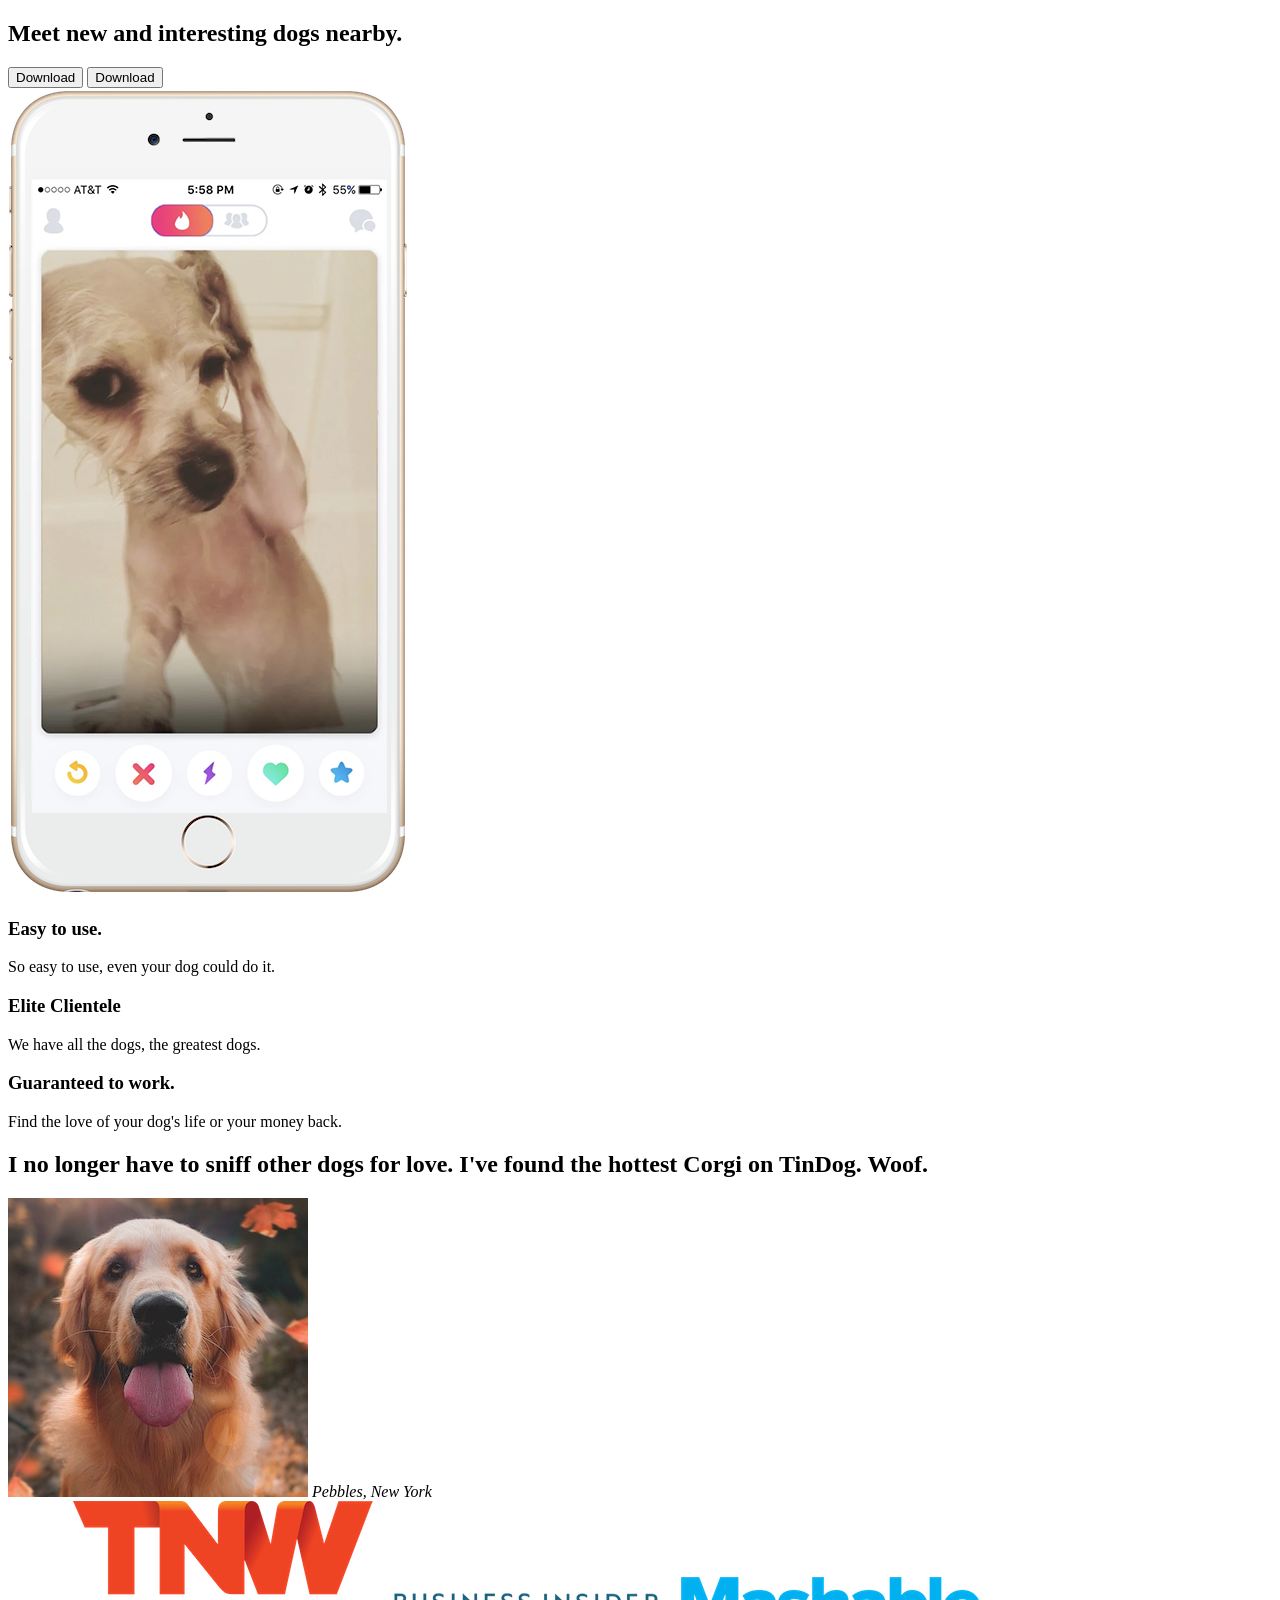
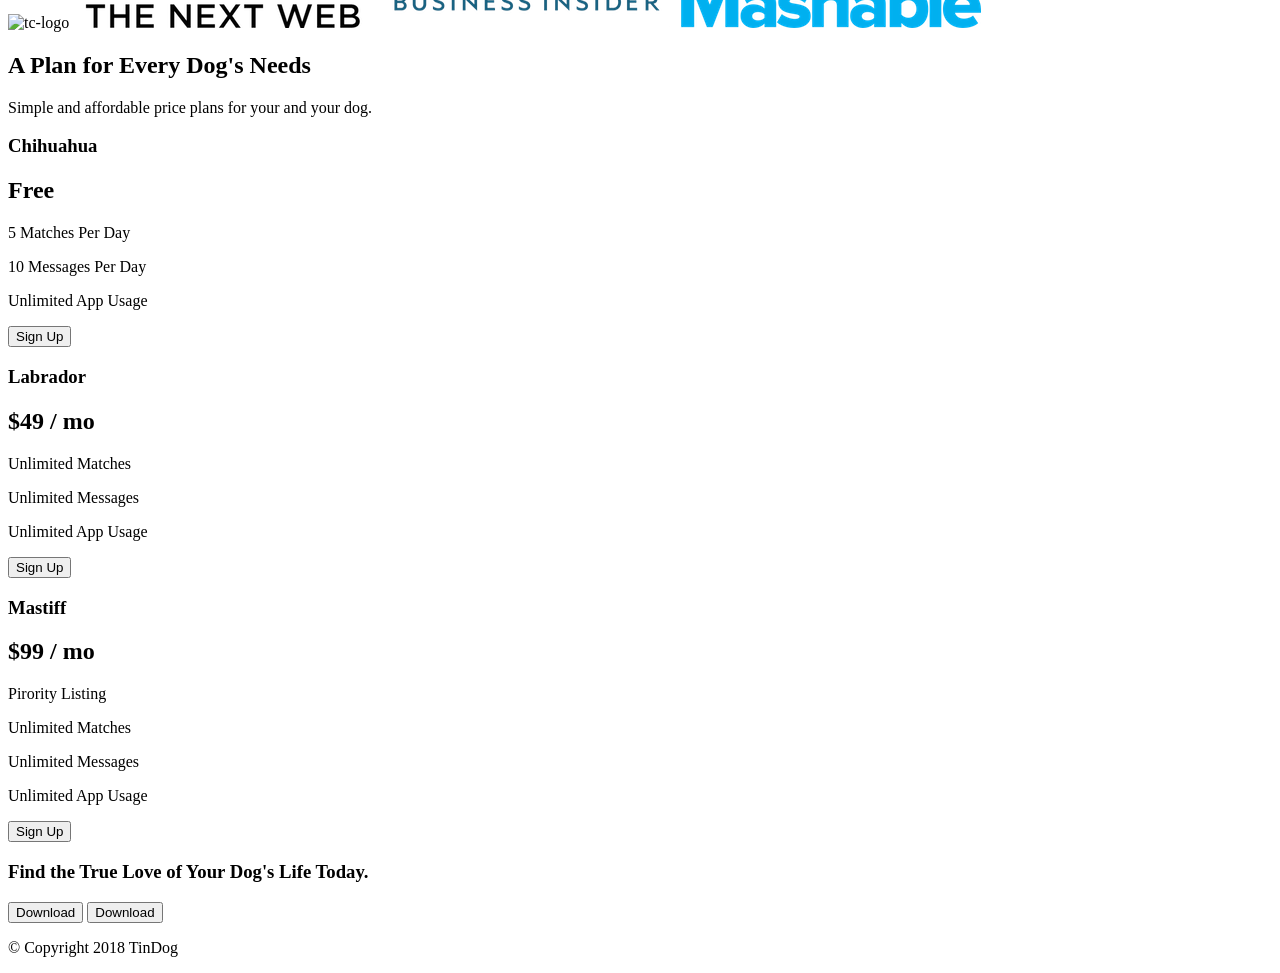
==== index.html @ 06e02bdc "tindog complete" ====
<!DOCTYPE html>
<html>

<head>
  <meta charset="utf-8">
  <title>TinDog</title>
  <link rel="stylesheet" href="css/styles.css">
</head>

<body>

  <section id="title">

    <!-- Nav Bar -->




    <!-- Title -->

    <div>
      <h1>Meet new and interesting dogs nearby.</h1>
      <button type="button">Download</button>
      <button type="button">Download</button>
    </div>
    <div>
      <img src="images/iphone6.png" alt="iphone-mockup">
    </div>

  </section>


  <!-- Features -->

  <section id="features">

    <h3>Easy to use.</h3>
    <p>So easy to use, even your dog could do it.</p>

    <h3>Elite Clientele</h3>
    <p>We have all the dogs, the greatest dogs.</p>

    <h3>Guaranteed to work.</h3>
    <p>Find the love of your dog's life or your money back.</p>

  </section>


  <!-- Testimonials -->

  <section id="testimonials">

    <h2>I no longer have to sniff other dogs for love. I've found the hottest Corgi on TinDog. Woof.</h2>
    <img src="images/dog-img.jpg" alt="dog-profile">
    <em>Pebbles, New York</em>

    <!-- <h2 class="testimonial-text">My dog used to be so lonely, but with TinDog's help, they've found the love of their life. I think.</h2>
    <img class="testimonial-image" src="images/lady-img.jpg" alt="lady-profile">
    <em>Beverly, Illinois</em> -->

  </section>


  <!-- Press -->

  <section id="press">
    <img src="images/techcrunch.png" alt="tc-logo">
    <img src="images/tnw.png" alt="tnw-logo">
    <img src="images/bizinsider.png" alt="biz-insider-logo">
    <img src="images/mashable.png" alt="mashable-logo">

  </section>


  <!-- Pricing -->

  <section id="pricing">

    <h2>A Plan for Every Dog's Needs</h2>
    <p>Simple and affordable price plans for your and your dog.</p>


    <h3>Chihuahua</h3>
    <h2>Free</h2>
    <p>5 Matches Per Day</p>
    <p>10 Messages Per Day</p>
    <p>Unlimited App Usage</p>
    <button type="button">Sign Up</button>


    <h3>Labrador</h3>
    <h2>$49 / mo</h2>
    <p>Unlimited Matches</p>
    <p>Unlimited Messages</p>
    <p>Unlimited App Usage</p>
    <button type="button">Sign Up</button>


    <h3>Mastiff</h3>
    <h2>$99 / mo</h2>
    <p>Pirority Listing</p>
    <p>Unlimited Matches</p>
    <p>Unlimited Messages</p>
    <p>Unlimited App Usage</p>
    <button type="button">Sign Up</button>

  </section>


  <!-- Call to Action -->

  <section id="cta">

    <h3>Find the True Love of Your Dog's Life Today.</h3>
    <button type="button">Download</button>
    <button type="button">Download</button>

  </section>


  <!-- Footer -->

  <footer id="footer">

    <p>© Copyright 2018 TinDog</p>

  </footer>


</body>

</html>
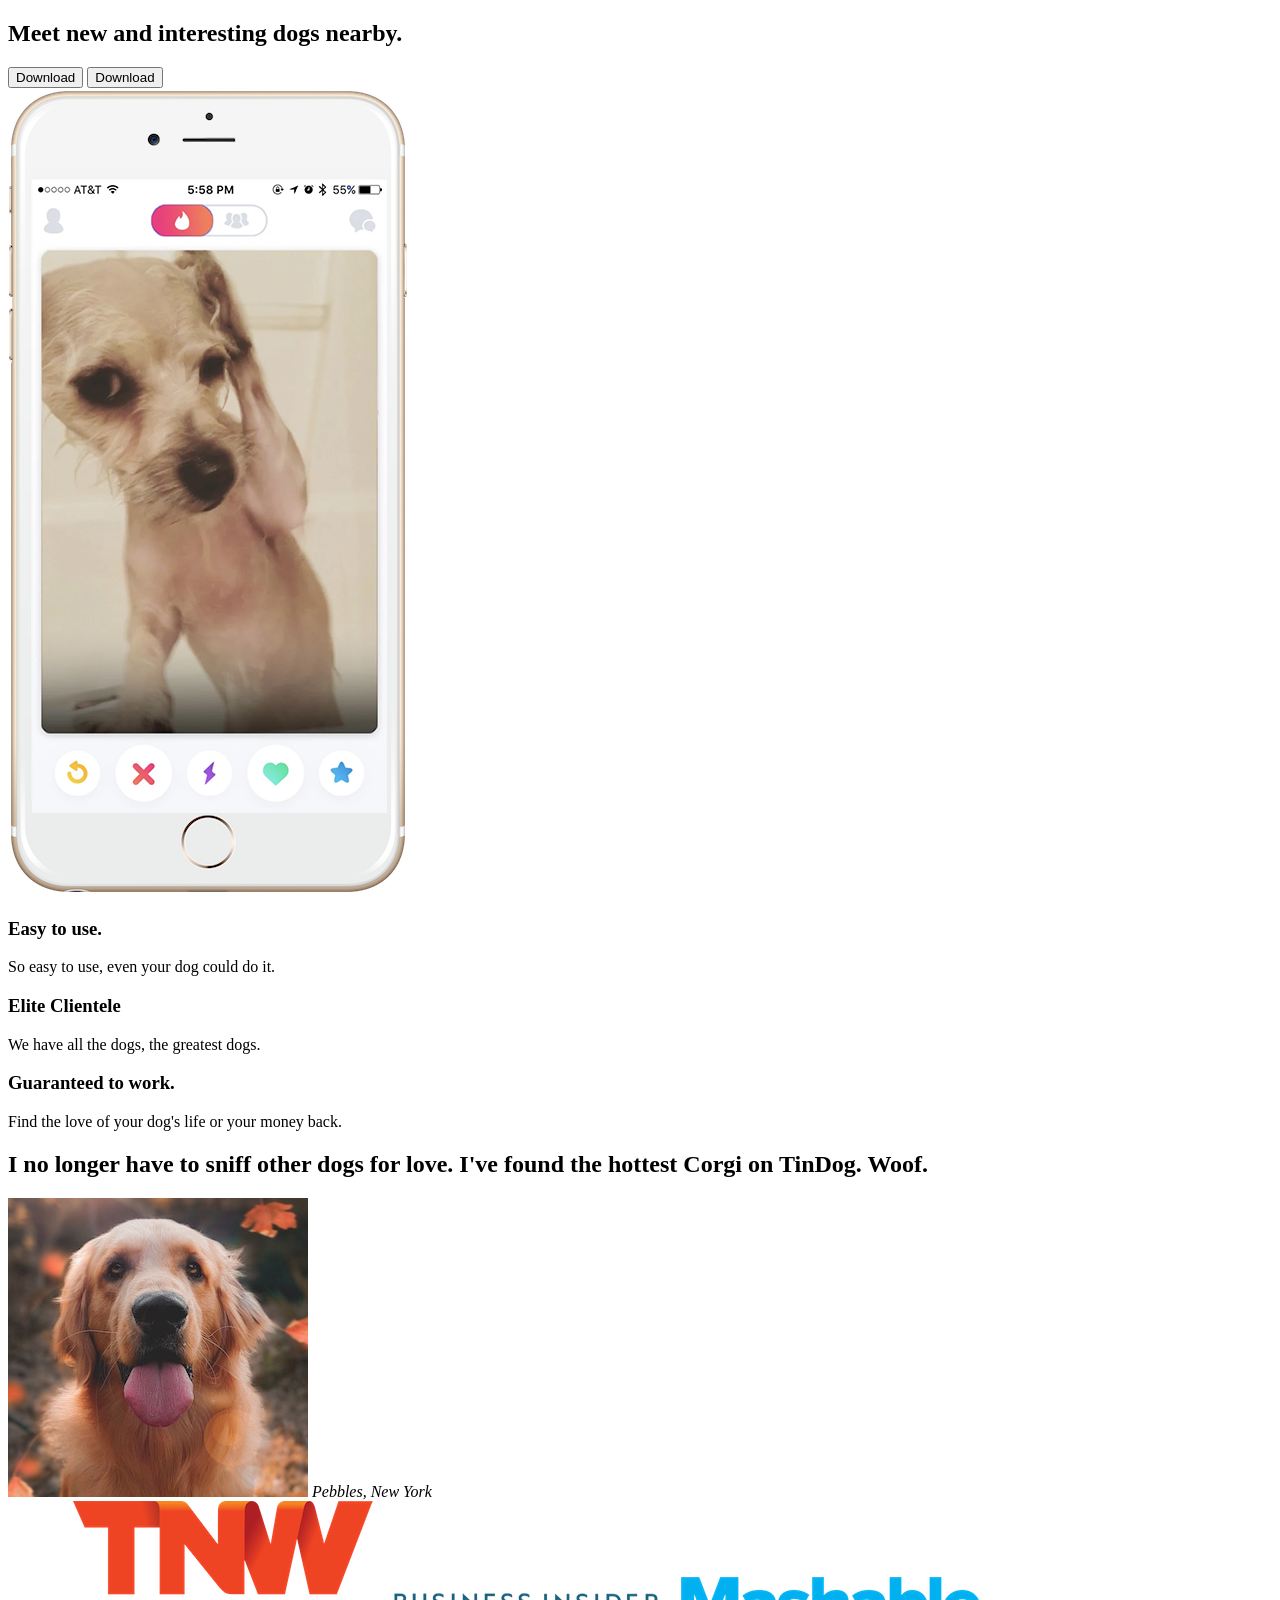
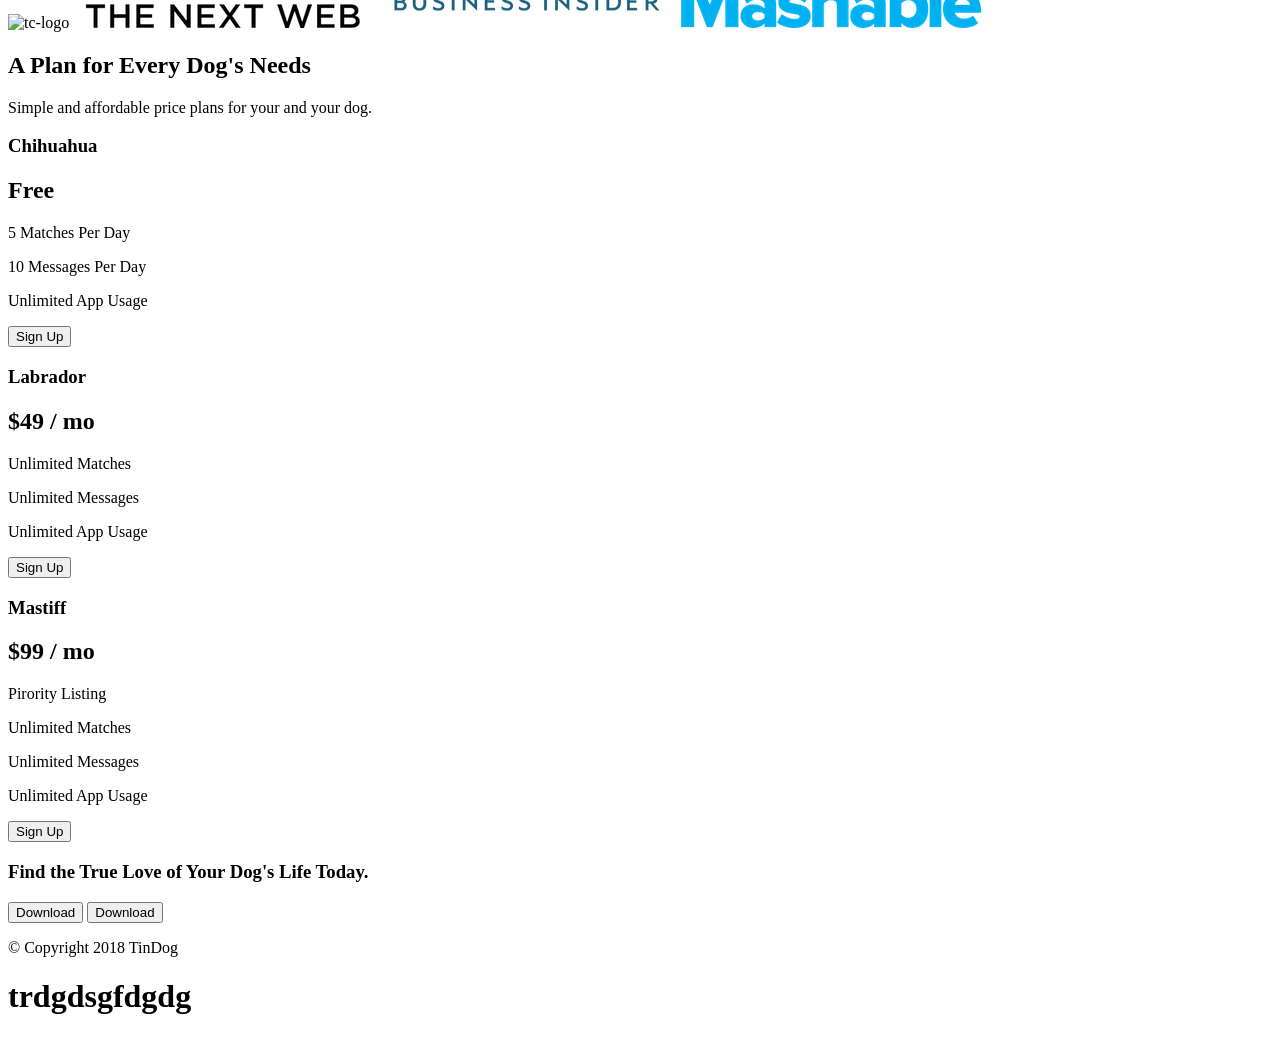
==== commit 8fac4369: "added test" ====
--- a/index.html
+++ b/index.html
@@ -127,6 +127,8 @@
   </footer>
 
 
+
+  <h1>trdgdsgfdgdg</h1>
 </body>
 
 </html>
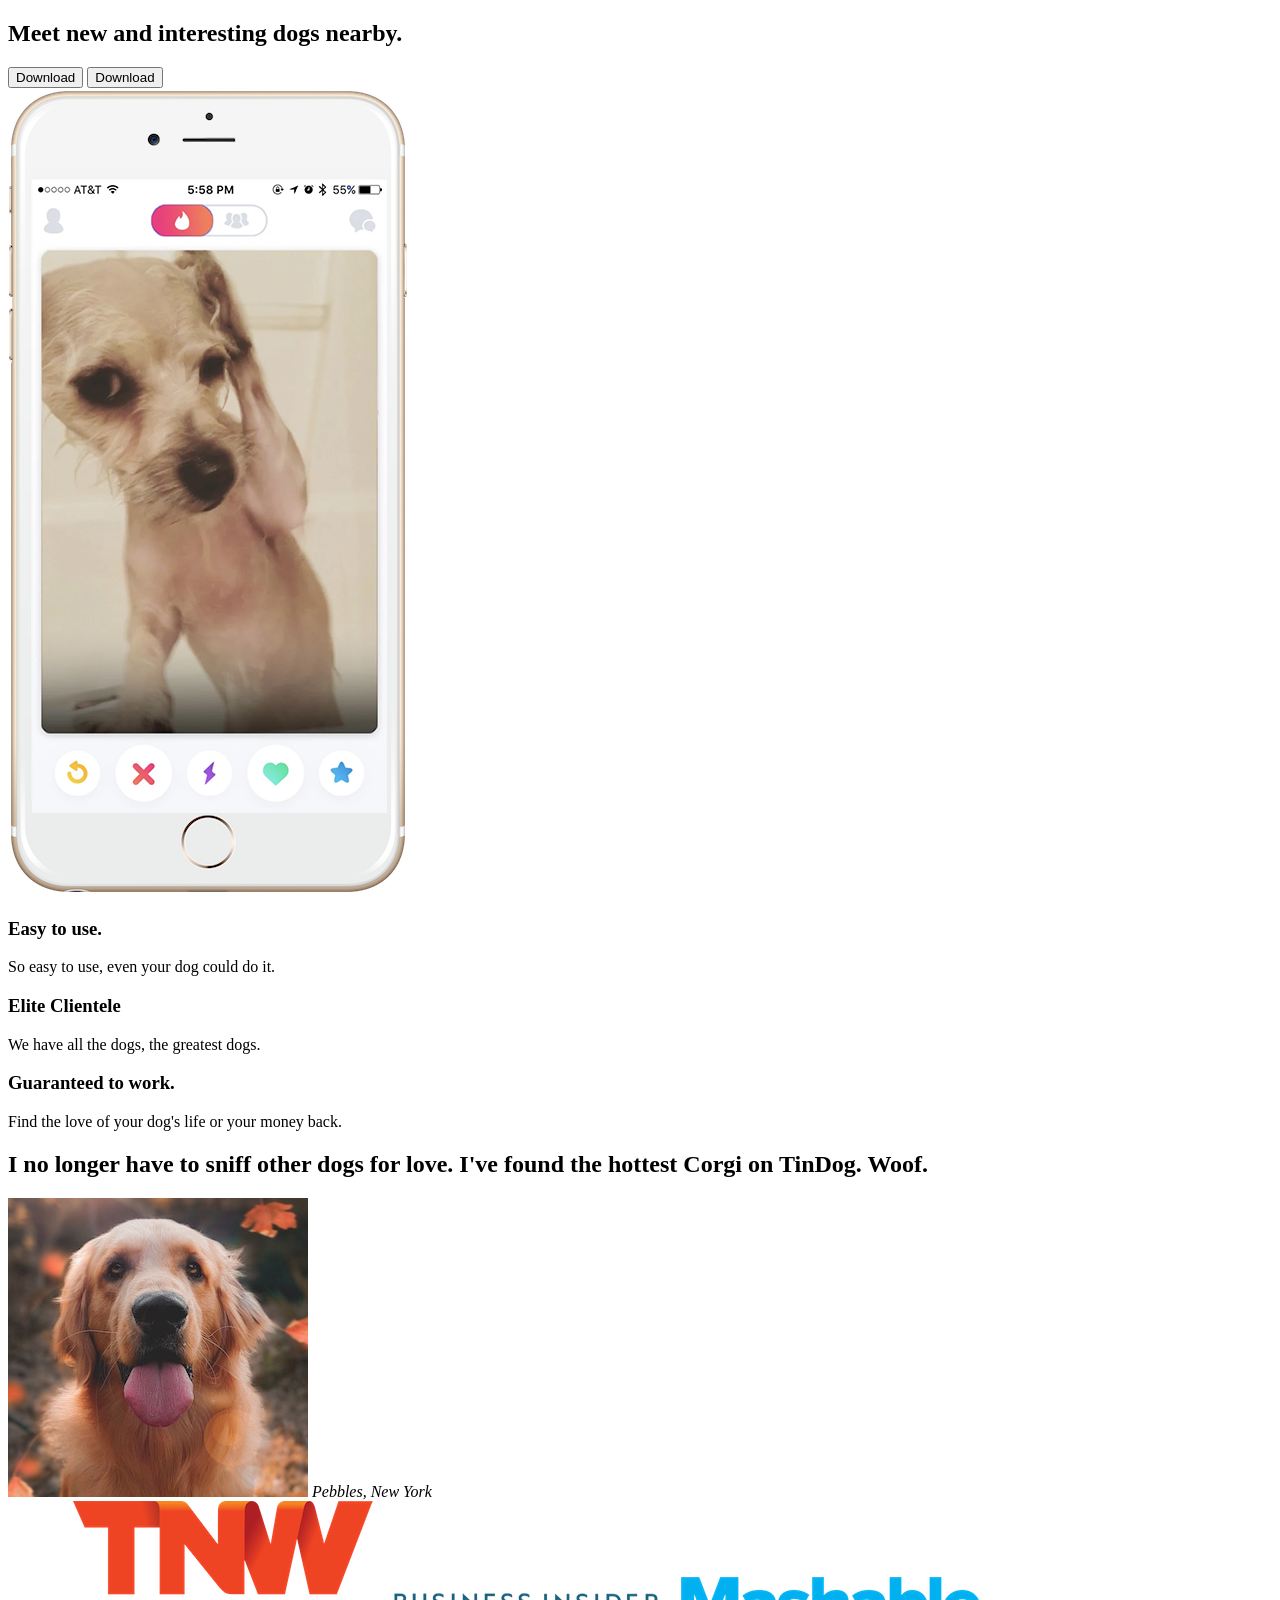
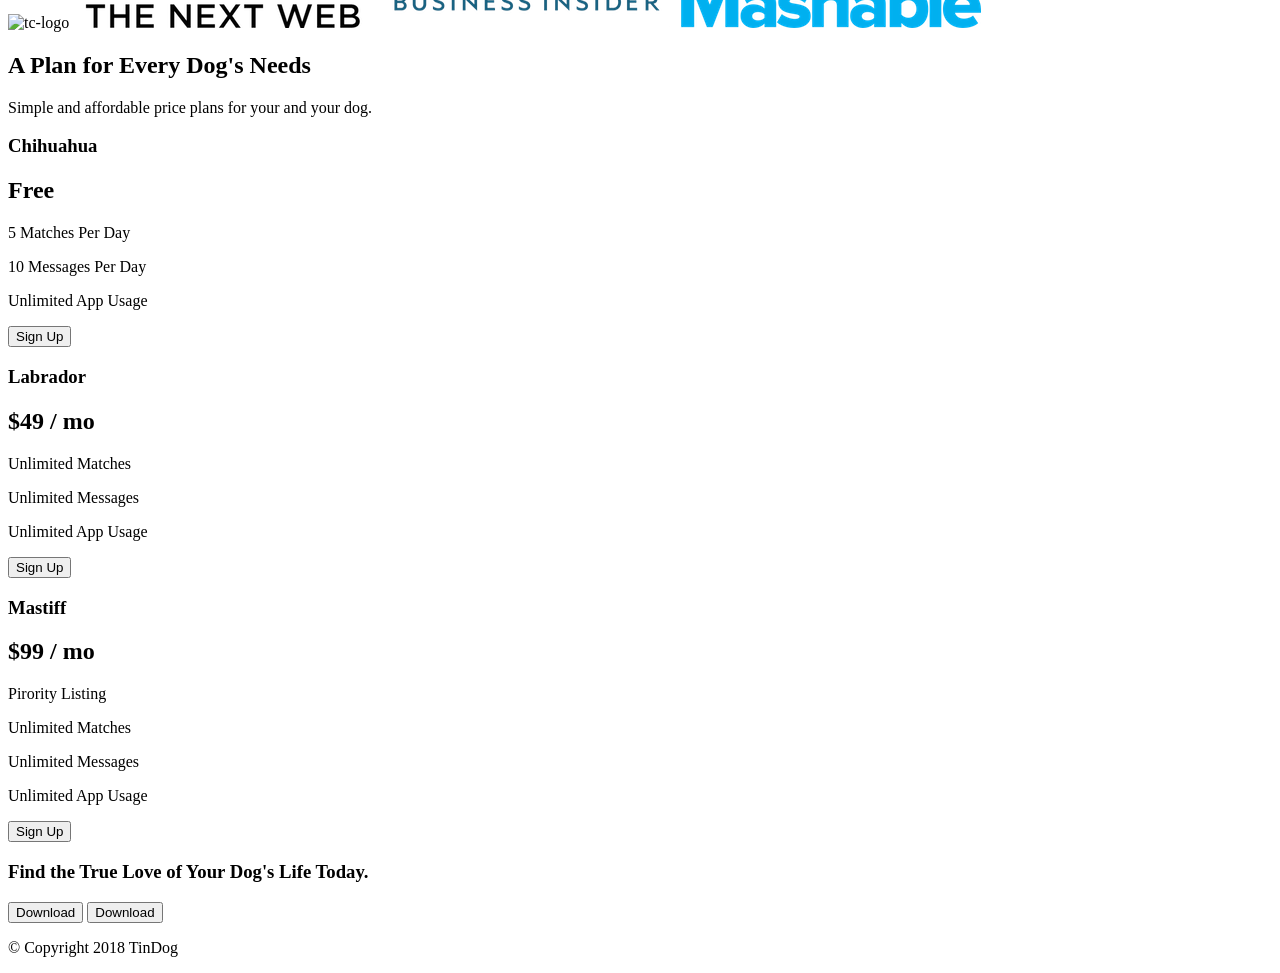
==== commit 94d5b1e2: "Update index.html" ====
--- a/index.html
+++ b/index.html
@@ -128,7 +128,6 @@
 
 
 
-  <h1>trdgdsgfdgdg</h1>
 </body>
 
 </html>
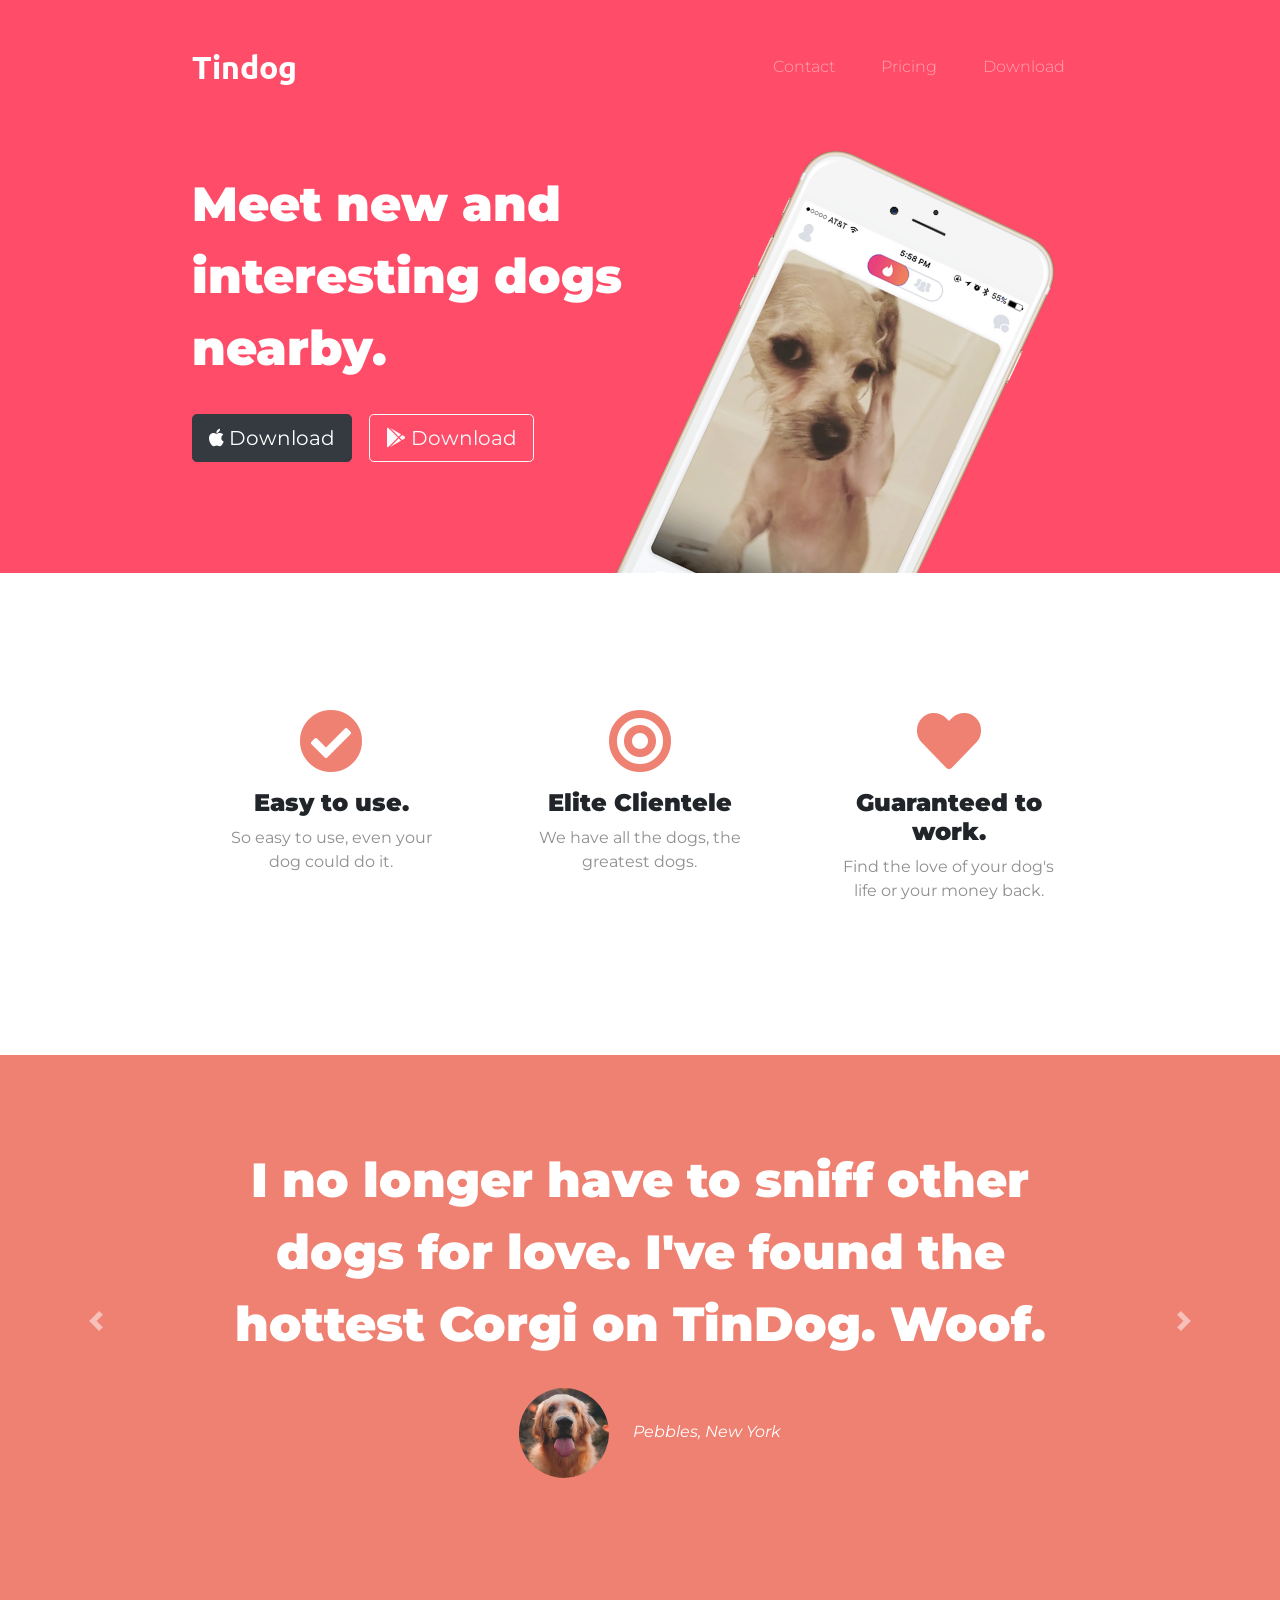
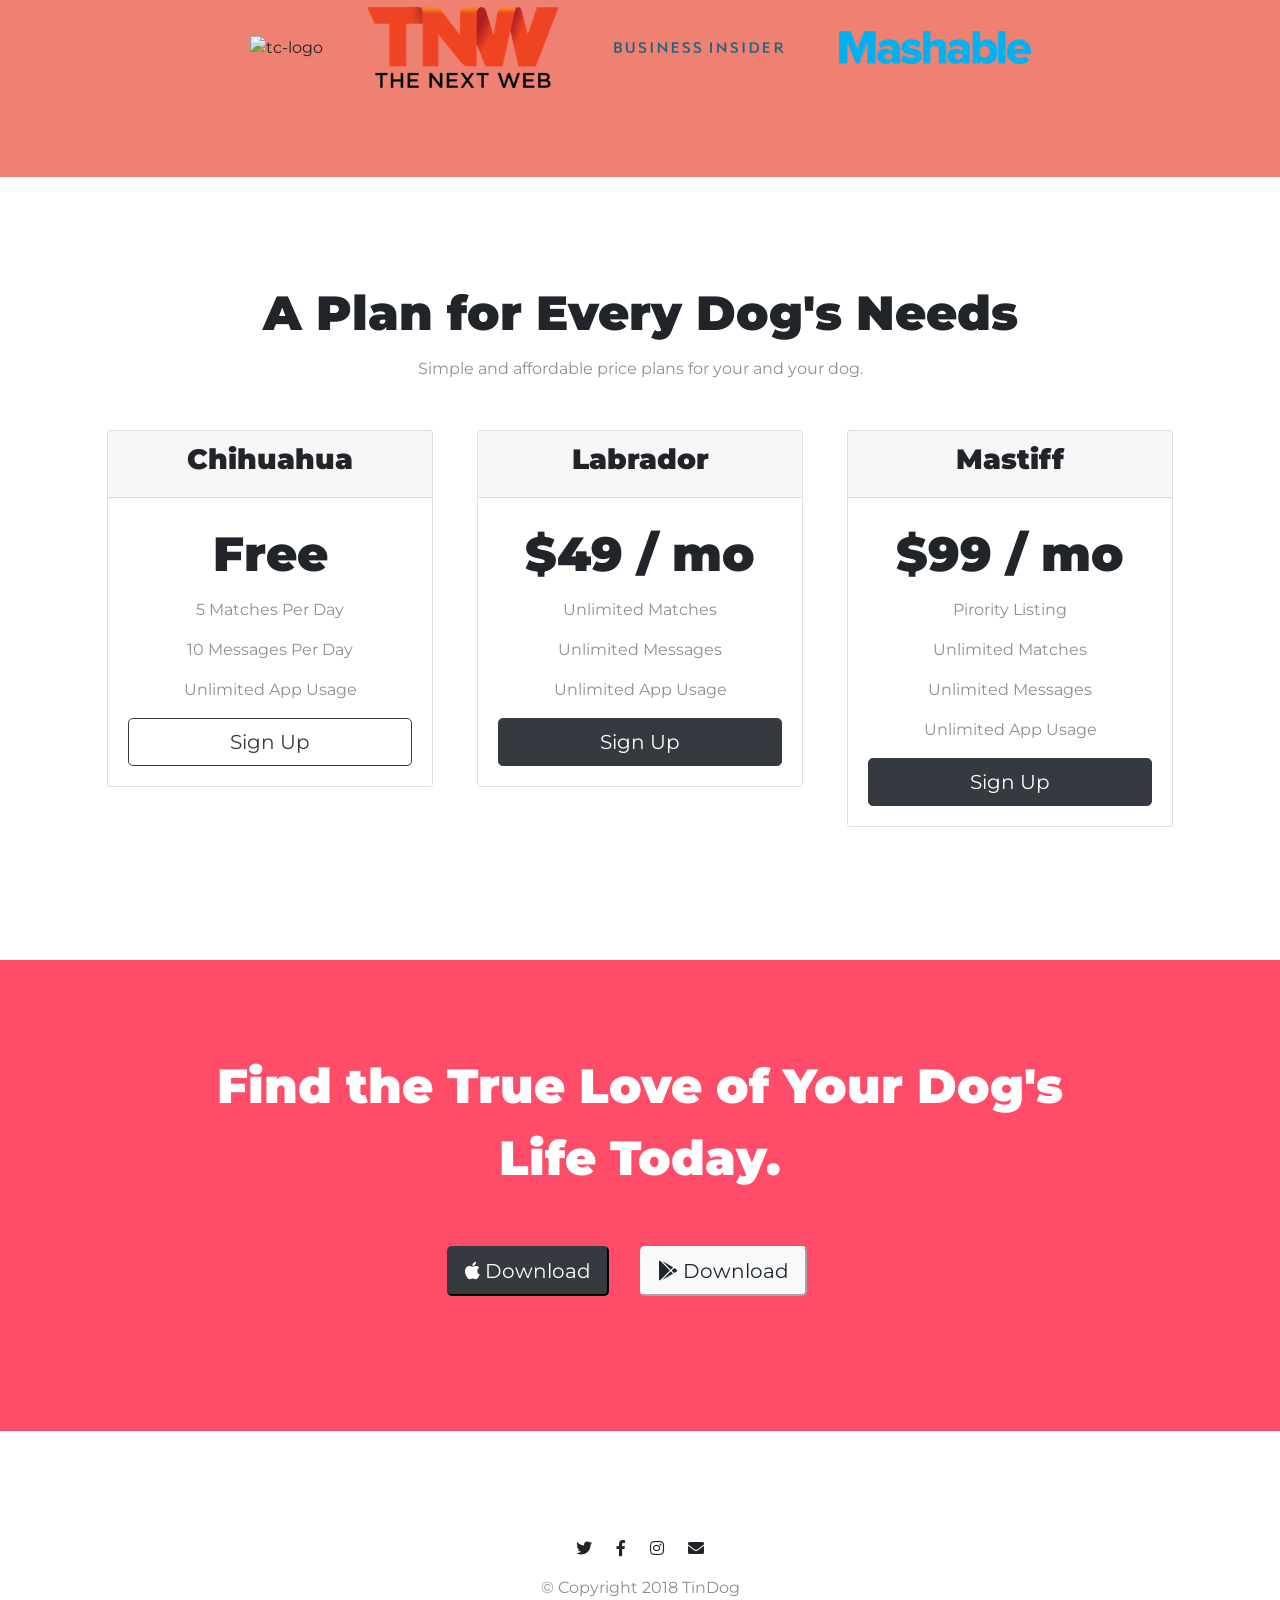
==== commit a93a4b20: "final" ====
--- a/index.html
+++ b/index.html
@@ -4,130 +4,203 @@
 <head>
   <meta charset="utf-8">
   <title>TinDog</title>
+  <!-- Fonts-->
+  <link rel="preconnect" href="https://fonts.gstatic.com">
+  <link href="https://fonts.googleapis.com/css2?family=Montserrat:wght@400;900&family=Ubuntu&display=swap" rel="stylesheet">
+  
+  <!--Bootstrap/css-->
+  <link rel="stylesheet" href="https://maxcdn.bootstrapcdn.com/bootstrap/4.0.0/css/bootstrap.min.css" integrity="sha384-Gn5384xqQ1aoWXA+058RXPxPg6fy4IWvTNh0E263XmFcJlSAwiGgFAW/dAiS6JXm" crossorigin="anonymous">
   <link rel="stylesheet" href="css/styles.css">
+    <!--Font awesome-->
+  <link rel="stylesheet" href="https://pro.fontawesome.com/releases/v5.10.0/css/all.css" integrity="sha384-AYmEC3Yw5cVb3ZcuHtOA93w35dYTsvhLPVnYs9eStHfGJvOvKxVfELGroGkvsg+p" crossorigin="anonymous"/>
+  <!--Bootstrap scripts-->
+  <script src="https://code.jquery.com/jquery-3.2.1.slim.min.js" integrity="sha384-KJ3o2DKtIkvYIK3UENzmM7KCkRr/rE9/Qpg6aAZGJwFDMVNA/GpGFF93hXpG5KkN" crossorigin="anonymous"></script>
+  <script src="https://cdnjs.cloudflare.com/ajax/libs/popper.js/1.12.9/umd/popper.min.js" integrity="sha384-ApNbgh9B+Y1QKtv3Rn7W3mgPxhU9K/ScQsAP7hUibX39j7fakFPskvXusvfa0b4Q" crossorigin="anonymous"></script>
+  <script src="https://maxcdn.bootstrapcdn.com/bootstrap/4.0.0/js/bootstrap.min.js" integrity="sha384-JZR6Spejh4U02d8jOt6vLEHfe/JQGiRRSQQxSfFWpi1MquVdAyjUar5+76PVCmYl" crossorigin="anonymous"></script>
+  
 </head>
 
 <body>
-
-  <section id="title">
-
-    <!-- Nav Bar -->
-
-
-
-
-    <!-- Title -->
-
-    <div>
-      <h1>Meet new and interesting dogs nearby.</h1>
-      <button type="button">Download</button>
-      <button type="button">Download</button>
-    </div>
-    <div>
-      <img src="images/iphone6.png" alt="iphone-mockup">
-    </div>
-
-  </section>
-
-
+  <section class="colored-section" id="title">
+    <div class="container-fluid">
+    <nav class="navbar navbar-expand-lg navbar-dark">
+      <a class="navbar-brand" href="">Tindog</a>
+       <button class="navbar-toggler" type="button" data-toggle="collapse" data-target="#navbarSupportedContent" aria-controls="navbarSupportedContent" aria-expanded="false" aria-label="Toggle navigation">
+      <span class="navbar-toggler-icon"></span>
+    </button>
+    <div class="collapse navbar-collapse" id="navbarSupportedContent">
+      <ul class="navbar-nav ml-auto">
+          <li class="nav-item">
+              <a class="nav-link" href="#footer">Contact</a>
+          </li>
+          <li class="nav-item">
+              <a class="nav-link" href="#pricing">Pricing</a>
+          </li>
+          <li class="nav-item">
+              <a class="nav-link" href="#cta">Download</a>
+          </li>
+      </ul>
+   </div>
+  </nav>
+    <div class="row text-title">
+      <div class="col-lg-6">
+        <h1 class="big-heading">Meet new and interesting dogs nearby.</h1>
+        <button type="button" class="btn btn-dark btn-lg download-button"><i class="fab fa-apple"></i> Download </button>
+        <button type="button" class="btn btn-outline-light btn-lg download-button"><i class="fab fa-google-play"></i> Download </button>
+      </div>
+      <div class="col-lg-6">
+        <img class="title-image" src="images/iphone6.png" alt="iphone-mockup">
+      </div>
+    </div>
+  </div>
+
+  </section>
   <!-- Features -->
 
-  <section id="features">
-
-    <h3>Easy to use.</h3>
-    <p>So easy to use, even your dog could do it.</p>
-
-    <h3>Elite Clientele</h3>
-    <p>We have all the dogs, the greatest dogs.</p>
-
-    <h3>Guaranteed to work.</h3>
-    <p>Find the love of your dog's life or your money back.</p>
-
+  <section class="white-section" id="features">
+<div class="container-fluid">
+  <div class="row">
+    <div class="feature-box col-lg-4">
+        <i class="icon fas fa-check-circle fa-4x"></i>
+        <h3 class="feature-title">Easy to use.</h3>
+        <p>So easy to use, even your dog could do it.</p>
+    </div>
+
+    <div class="feature-box col-lg-4">
+        <i class="icon fas fa-bullseye fa-4x"></i>
+        <h3 class="feature-title">Elite Clientele</h3>
+        <p>We have all the dogs, the greatest dogs.</p>
+    </div>
+
+    <div class="feature-box col-lg-4">
+        <i class="icon fas fa-heart fa-4x"></i>
+        <h3 class="feature-title">Guaranteed to work.</h3>
+        <p>Find the love of your dog's life or your money back.</p>
+    </div>
+  </div>
+</div>
   </section>
 
 
   <!-- Testimonials -->
 
-  <section id="testimonials">
-
-    <h2>I no longer have to sniff other dogs for love. I've found the hottest Corgi on TinDog. Woof.</h2>
-    <img src="images/dog-img.jpg" alt="dog-profile">
-    <em>Pebbles, New York</em>
-
-    <!-- <h2 class="testimonial-text">My dog used to be so lonely, but with TinDog's help, they've found the love of their life. I think.</h2>
-    <img class="testimonial-image" src="images/lady-img.jpg" alt="lady-profile">
-    <em>Beverly, Illinois</em> -->
+  <section class="colored-section" id="testimonials">
+    <div id="carouselExampleControls" class="carousel slide" data-ride="false">
+      <div class="carousel-inner"> 
+        <div class="carousel-item active container-fluid">
+          <h2 class="testimonial-text">I no longer have to sniff other dogs for love. I've found the hottest Corgi on TinDog. Woof.</h2>
+          <img class="testimonial-img" src="images/dog-img.jpg" alt="dog-profile">
+          <em>Pebbles, New York</em>      
+        </div>
+        <div class="carousel-item container-fluid">
+          <h2 class="testimonial-text">My dog used to be so lonely, but with TinDog's help, they've found the love of their life. I think.</h2>
+          <img class="testimonial-img" src="images/lady-img.jpg" alt="lady-profile">
+          <em>Beverly, Illinois</em>
+        </div>
+      </div>
+      <a class="carousel-control-prev" href="#carouselExampleControls" role="button" data-slide="prev">
+        <span class="carousel-control-prev-icon" aria-hidden="true"></span>
+      </a>
+      
+      <a class="carousel-control-next" href="#carouselExampleControls" role="button" data-slide="next">
+        <span class="carousel-control-next-icon" aria-hidden="true"></span>
+      </a>
+      
+    </div>
+    
 
   </section>
 
 
   <!-- Press -->
 
-  <section id="press">
-    <img src="images/techcrunch.png" alt="tc-logo">
-    <img src="images/tnw.png" alt="tnw-logo">
-    <img src="images/bizinsider.png" alt="biz-insider-logo">
-    <img src="images/mashable.png" alt="mashable-logo">
+  <section class="white-section" id="press">
+    <img class="press-logo" src="images/techcrunch.png" alt="tc-logo">
+    <img class="press-logo" src="images/tnw.png" alt="tnw-logo">
+    <img class="press-logo" src="images/bizinsider.png" alt="biz-insider-logo">
+    <img class="press-logo" src="images/mashable.png" alt="mashable-logo">
 
   </section>
 
 
   <!-- Pricing -->
 
-  <section id="pricing">
-
-    <h2>A Plan for Every Dog's Needs</h2>
+  <section class="white-section" id="pricing">
+
+    <h2 class="section-heading">A Plan for Every Dog's Needs</h2>
     <p>Simple and affordable price plans for your and your dog.</p>
 
-
-    <h3>Chihuahua</h3>
-    <h2>Free</h2>
-    <p>5 Matches Per Day</p>
-    <p>10 Messages Per Day</p>
-    <p>Unlimited App Usage</p>
-    <button type="button">Sign Up</button>
-
-
-    <h3>Labrador</h3>
-    <h2>$49 / mo</h2>
-    <p>Unlimited Matches</p>
-    <p>Unlimited Messages</p>
-    <p>Unlimited App Usage</p>
-    <button type="button">Sign Up</button>
-
-
-    <h3>Mastiff</h3>
-    <h2>$99 / mo</h2>
-    <p>Pirority Listing</p>
-    <p>Unlimited Matches</p>
-    <p>Unlimited Messages</p>
-    <p>Unlimited App Usage</p>
-    <button type="button">Sign Up</button>
+<div class="row">
+  <div class="pricing-col col-lg-4 col-md-6">
+    <div class="card">
+      <div class="card-header">
+        <h3>Chihuahua</h3>
+      </div>
+       <div class="card-body">
+        <h2 class="price-text">Free</h2>
+        <p>5 Matches Per Day</p>
+        <p>10 Messages Per Day</p>
+        <p>Unlimited App Usage</p>
+        <button class="btn btn-lg btn-block btn-outline-dark" type="button">Sign Up</button>
+      </div>
+   </div>
+  </div>
+  <div class="pricing-col col-lg-4 col-md-6">
+    <div class="card">
+      <div class="card-header">
+        <h3>Labrador</h3>
+      </div>
+       <div class="card-body">
+        <h2 class="price-text">$49 / mo</h2>
+        <p>Unlimited Matches</p>
+        <p>Unlimited Messages</p>
+        <p>Unlimited App Usage</p>
+        <button class="btn btn-lg btn-block btn-dark" type="button">Sign Up</button>
+      </div>
+  </div>
+  </div>
+  <div class="pricing-col col-lg-4">
+    <div class="card">
+      <div class="card-header">
+     <h3>Mastiff</h3>
+     </div>
+      <div class="card-body">
+      <h2 class="price-text">$99 / mo</h2>
+      <p>Pirority Listing</p>
+      <p>Unlimited Matches</p>
+      <p>Unlimited Messages</p>
+      <p>Unlimited App Usage</p>
+      <button class="btn btn-lg btn-block btn-dark" type="button">Sign Up</button>
+      </div>
+    </div>
+  </div>
+</div>
 
   </section>
 
 
   <!-- Call to Action -->
 
-  <section id="cta">
-
-    <h3>Find the True Love of Your Dog's Life Today.</h3>
-    <button type="button">Download</button>
-    <button type="button">Download</button>
-
+  <section class="colored-section" id="cta">
+  <div class="container-fluid">
+    <h3 class="big-heading">Find the True Love of Your Dog's Life Today.</h3>
+    <button type="button" class="btn-dark btn-lg download-button"><i class="fab fa-apple"></i> Download </button>
+        <button type="button" class="btn-light btn-lg download-button"><i class="fab fa-google-play"></i> Download </button>
+ </div>
   </section>
 
 
   <!-- Footer -->
 
-  <footer id="footer">
-
-    <p>© Copyright 2018 TinDog</p>
-
+  <footer class="white-section" id="footer">
+    <div class="container-fluid">
+      <i class="social-icon fab fa-twitter"></i>
+      <i class="social-icon fab fa-facebook-f"></i>
+      <i class="social-icon fab fa-instagram"></i>
+      <i class="social-icon fas fa-envelope"></i>
+      <p>© Copyright 2018 TinDog</p>
+  </div>
   </footer>
 
-
-
 </body>
-
 </html>
--- a/css/styles.css
+++ b/css/styles.css
@@ -0,0 +1,165 @@
+body {
+    font-family: 'Montserrat';
+    text-align: center;
+}
+
+h1,h2,h3,h4,h5,h6 {
+    font-family: 'Montserrat';
+    font-weight: 900; 
+}
+
+p {
+    color: #8f8f8f;
+}
+
+/* headings */
+
+.big-heading{
+    font-family: 'Montserrat';
+    font-weight: 900;
+    font-size: 3rem;
+    line-height: 1.5;
+}
+
+.section-heading {
+    font-size: 3rem;
+    line-height: 1.5;
+}
+/* containers */
+.container-fluid {
+    padding: 7% 15%;
+}
+
+/* selections */
+.colored-section {
+    background-color: #ff4c68;
+    color: white;
+}
+.white-section {
+    background-color: #fff;
+}
+/* Navigation Bar */
+
+.navbar {
+    padding: 0 0 4.5rem;
+}
+
+.navbar-brand {
+    font-family: 'ubuntu';
+    font-size: 2rem;
+    font-weight: bold;
+}
+
+.navbar-item {
+    padding: 0 18px;
+}
+
+.nav-link{
+    font-size: 1rem;
+    font-family: 'Montserrat';
+    font-weight: 300;
+    margin: 0 15px 0;
+}
+
+.download-button {
+    margin: 5% 3% 5% 0;
+}
+
+.title-image {
+    width: 60%;
+    transform:rotate(25deg);
+    padding-bottom: 0;
+    position: absolute;
+    right: 30%;
+}
+
+/* title section */
+
+#title .container-fluid {
+    padding: 3% 15% 7%;
+    text-align: left;
+}
+
+/* features section */
+
+#features {
+    position: relative;
+}
+.feature-title {
+    font-size: 1.5rem;
+}
+.feature-box {
+    padding: 5%;
+}
+.icon {
+    color: #ef8172;
+    padding-bottom: 1rem;
+}
+.icon:hover {
+    color: #ff4c68;
+}
+
+/* testimonials section */
+
+#testimonials{
+    background-color: #ef8172;
+}
+
+.testimonial-img {
+    width: 10%;
+    border-radius: 100%;
+    margin: 20px;
+}
+
+.testimonial-text {
+    font-size: 3rem;
+    line-height: 1.5;
+}
+#press {
+    background-color: #ef8172;
+    padding-bottom: 3%;
+}
+.press-logo {
+    width: 15%;
+    margin: 20px 20px 50px;
+}
+
+/* Pricing Section*/
+
+#pricing {
+    padding: 100px;
+}
+.pricing-col {
+    padding: 3% 2%;
+}
+.price-text {
+    font-size: 3rem;
+    line-height: 1.5;
+}
+
+/* Cta section */
+
+#cta {
+    background-color: #ff4c68;
+}
+
+/* footer section */
+
+.social-icon {
+    margin: 20px 10px;
+}
+
+@media (max-width:991px) {
+.text-title {
+    text-align: center;
+}
+#title {
+    text-align: center;
+}
+
+.title-image {
+        position: static;
+        transform: rotate(0);
+}
+}
+
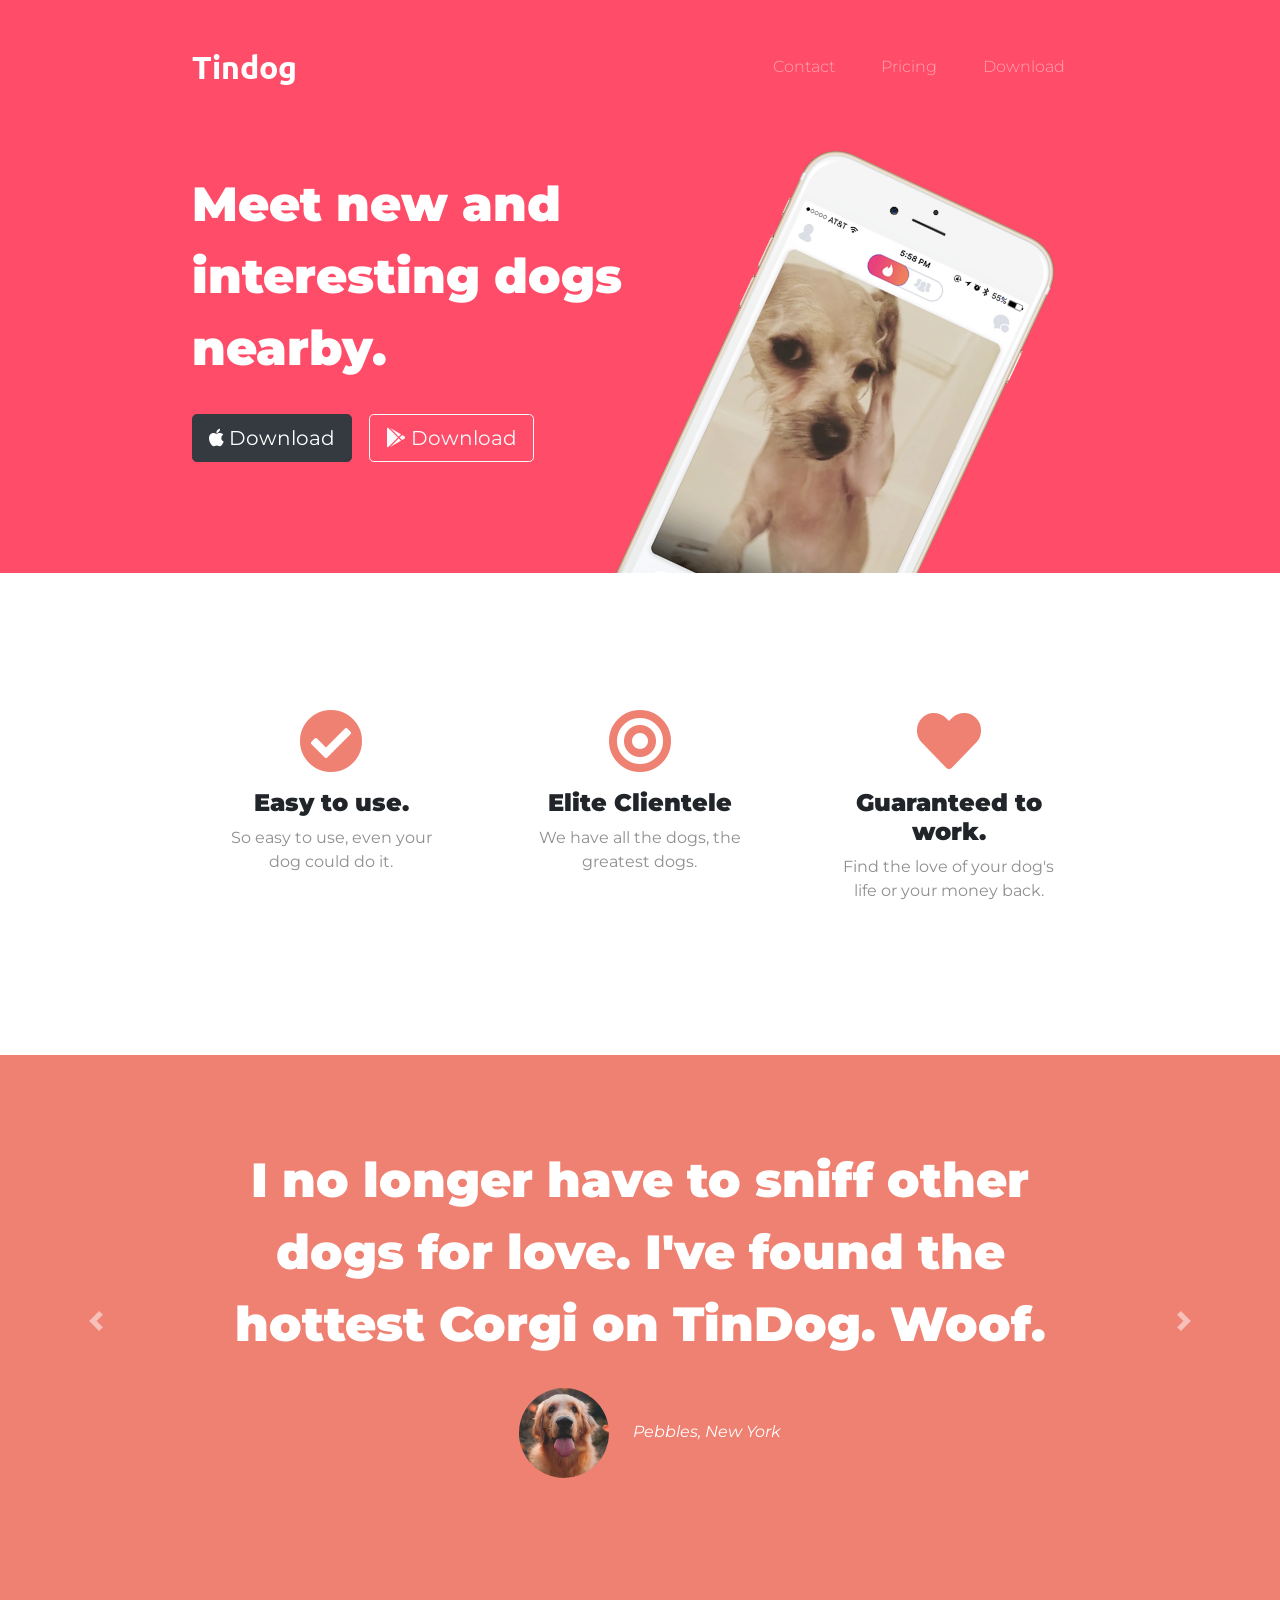
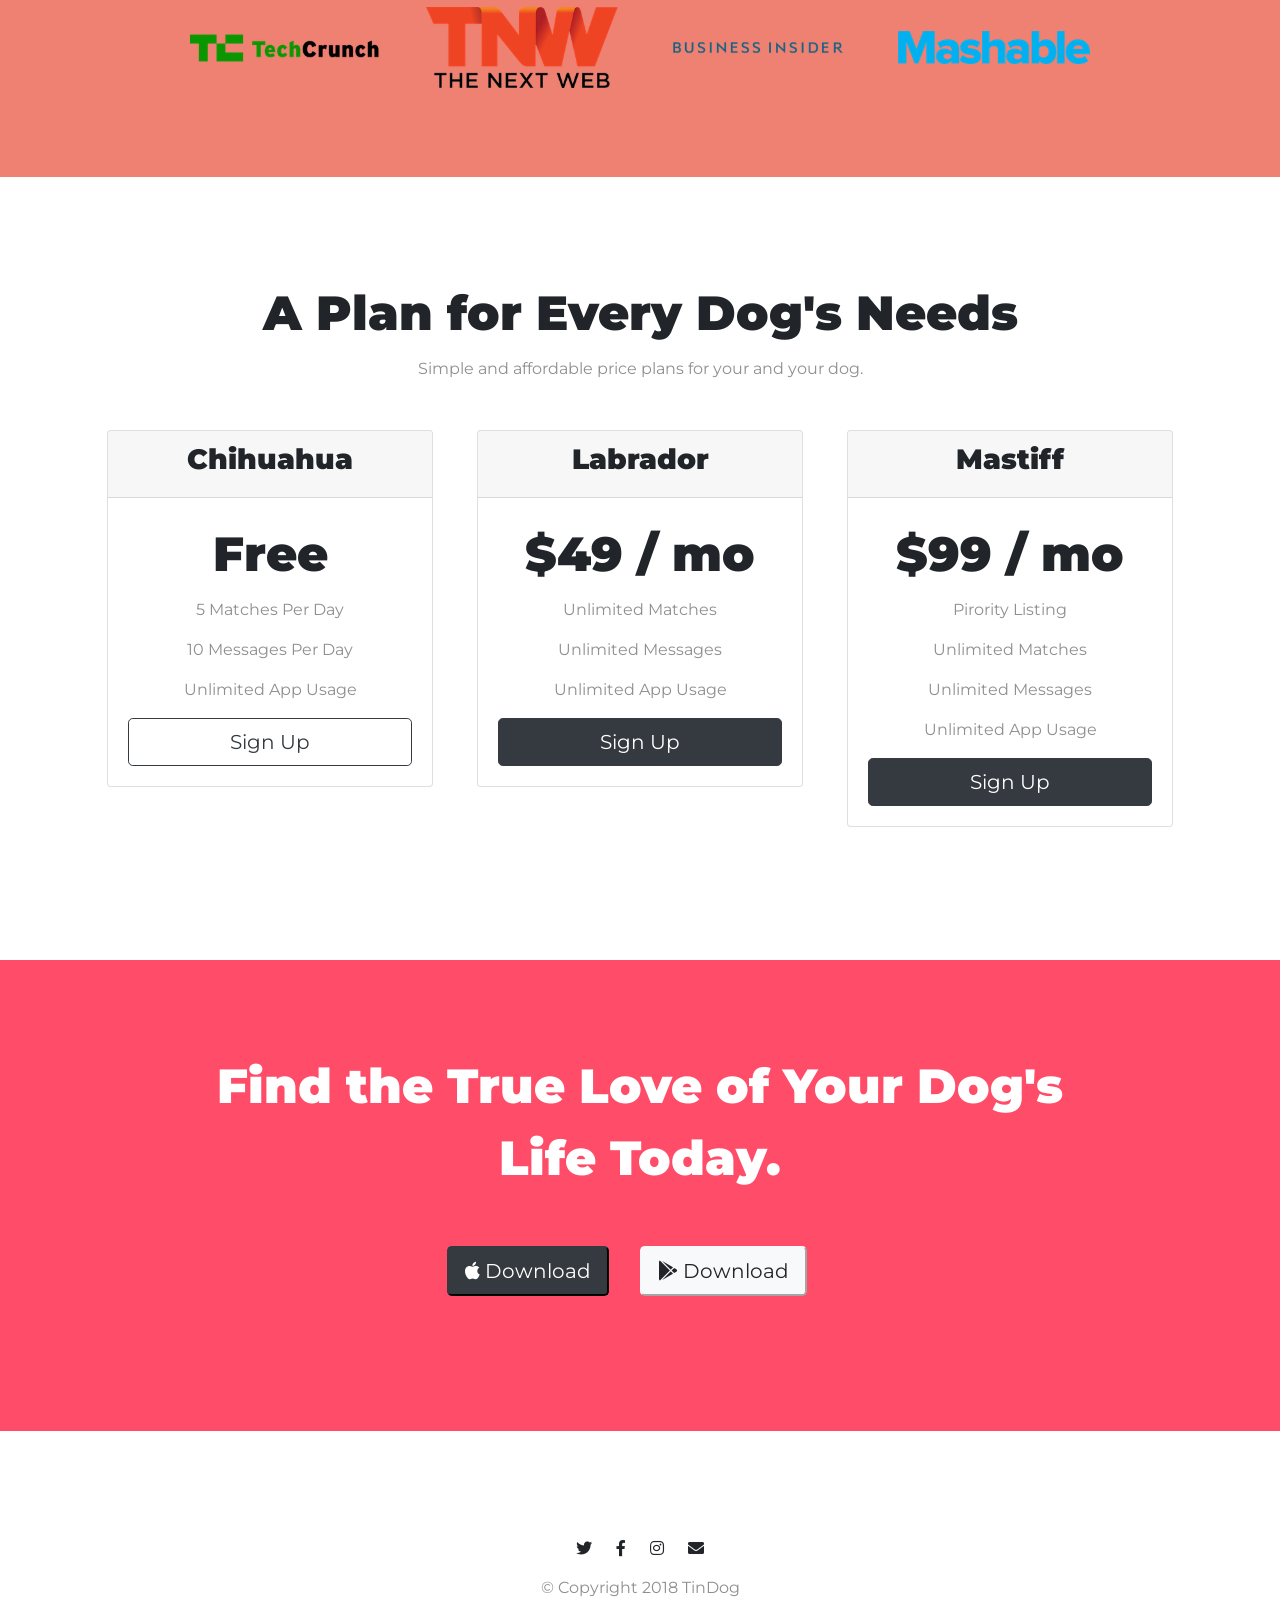
==== commit 0b29500c: "Update index.html" ====
--- a/index.html
+++ b/index.html
@@ -115,7 +115,7 @@
   <!-- Press -->
 
   <section class="white-section" id="press">
-    <img class="press-logo" src="images/techcrunch.png" alt="tc-logo">
+    <img class="press-logo" src="images/TechCrunch.png" alt="tc-logo">
     <img class="press-logo" src="images/tnw.png" alt="tnw-logo">
     <img class="press-logo" src="images/bizinsider.png" alt="biz-insider-logo">
     <img class="press-logo" src="images/mashable.png" alt="mashable-logo">
